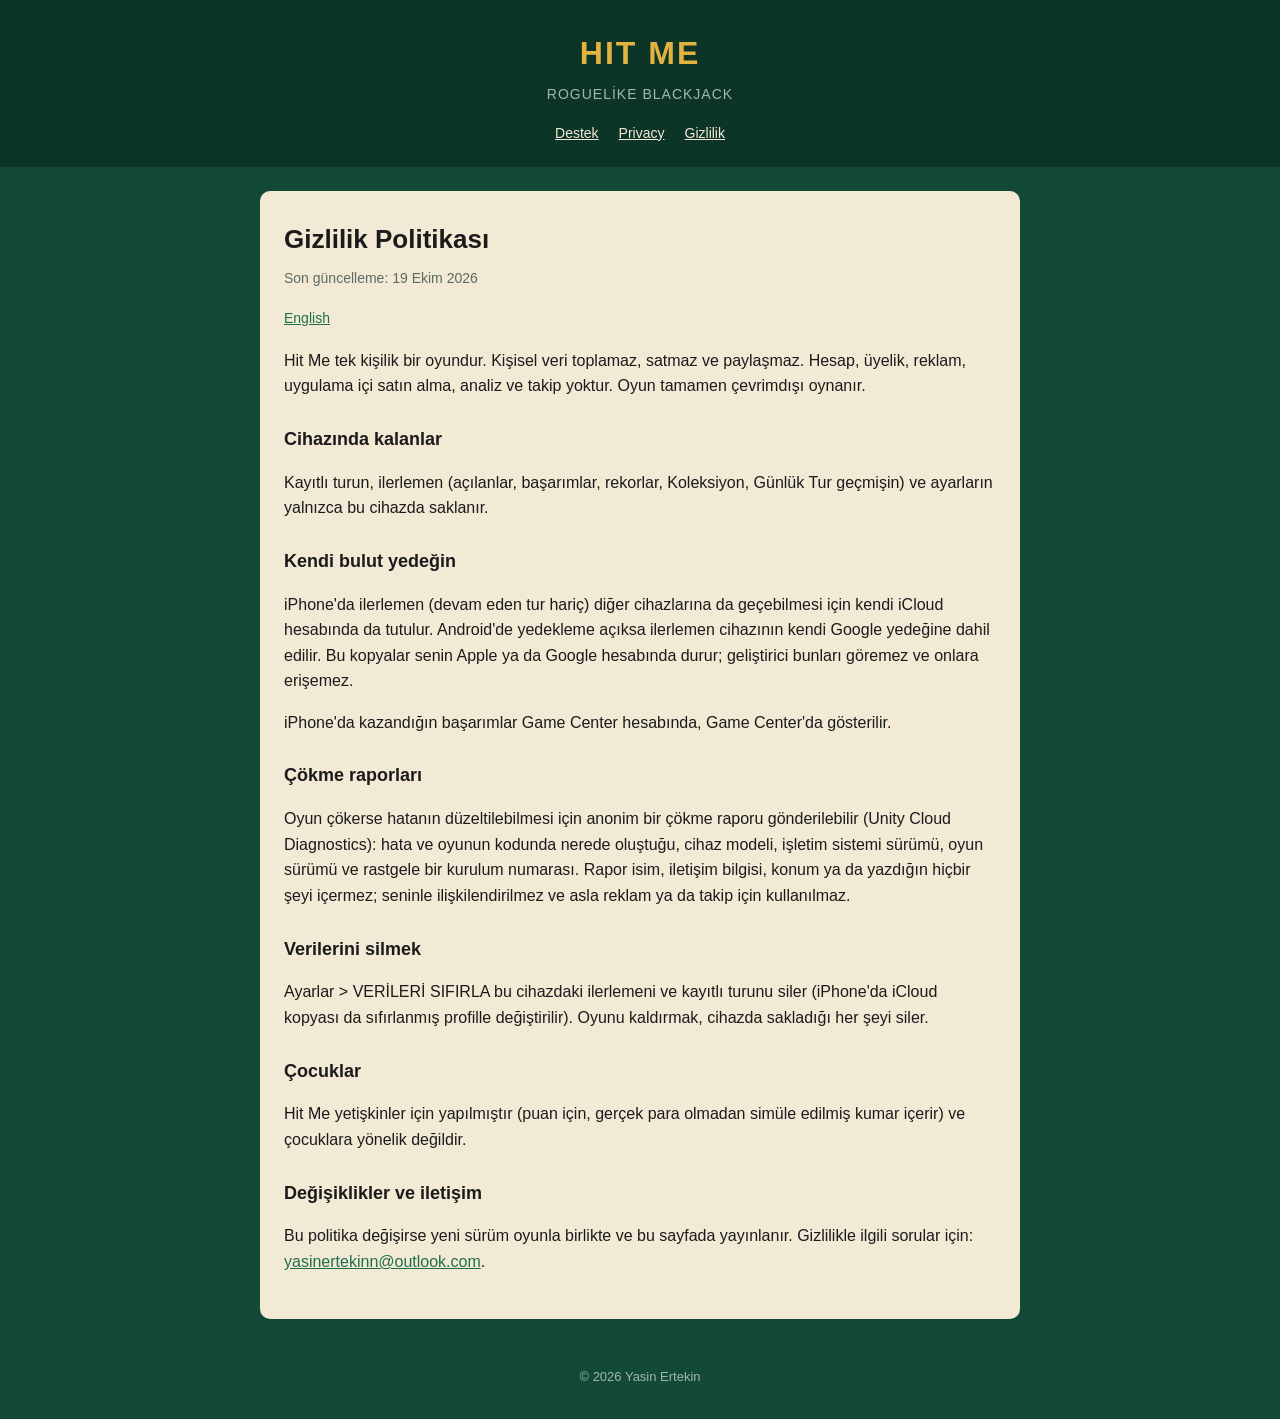
==== privacy-tr.html @ a12dc459 "site: privacy (EN, TR) and support pages for Hit Me Co-Authored-By: Claude Opus 5.5 <noreply@anthrop" ====
<!doctype html>
<html lang="tr">
<head>
  <meta charset="utf-8">
  <meta name="viewport" content="width=device-width, initial-scale=1">
  <title>Gizlilik Politikası · Hit Me</title>
  <link rel="stylesheet" href="style.css">
</head>
<body>
  <header>
    <a class="brand" href="./">HIT ME</a>
    <p>Roguelike Blackjack</p>
    <nav><a href="support.html">Destek</a><a href="privacy.html">Privacy</a><a href="privacy-tr.html">Gizlilik</a></nav>
  </header>
  <main>
    <h1>Gizlilik Politikası</h1>
    <p class="updated">Son güncelleme: 19 Ekim 2026</p>
    <p class="lang"><a href="privacy.html">English</a></p>

    <p>Hit Me tek kişilik bir oyundur. Kişisel veri toplamaz, satmaz ve paylaşmaz. Hesap, üyelik, reklam, uygulama içi satın alma, analiz ve takip yoktur. Oyun tamamen çevrimdışı oynanır.</p>

    <h2>Cihazında kalanlar</h2>
    <p>Kayıtlı turun, ilerlemen (açılanlar, başarımlar, rekorlar, Koleksiyon, Günlük Tur geçmişin) ve ayarların yalnızca bu cihazda saklanır.</p>

    <h2>Kendi bulut yedeğin</h2>
    <p>iPhone'da ilerlemen (devam eden tur hariç) diğer cihazlarına da geçebilmesi için kendi iCloud hesabında da tutulur. Android'de yedekleme açıksa ilerlemen cihazının kendi Google yedeğine dahil edilir. Bu kopyalar senin Apple ya da Google hesabında durur; geliştirici bunları göremez ve onlara erişemez.</p>
    <p>iPhone'da kazandığın başarımlar Game Center hesabında, Game Center'da gösterilir.</p>

    <h2>Çökme raporları</h2>
    <p>Oyun çökerse hatanın düzeltilebilmesi için anonim bir çökme raporu gönderilebilir (Unity Cloud Diagnostics): hata ve oyunun kodunda nerede oluştuğu, cihaz modeli, işletim sistemi sürümü, oyun sürümü ve rastgele bir kurulum numarası. Rapor isim, iletişim bilgisi, konum ya da yazdığın hiçbir şeyi içermez; seninle ilişkilendirilmez ve asla reklam ya da takip için kullanılmaz.</p>

    <h2>Verilerini silmek</h2>
    <p>Ayarlar &gt; VERİLERİ SIFIRLA bu cihazdaki ilerlemeni ve kayıtlı turunu siler (iPhone'da iCloud kopyası da sıfırlanmış profille değiştirilir). Oyunu kaldırmak, cihazda sakladığı her şeyi siler.</p>

    <h2>Çocuklar</h2>
    <p>Hit Me yetişkinler için yapılmıştır (puan için, gerçek para olmadan simüle edilmiş kumar içerir) ve çocuklara yönelik değildir.</p>

    <h2>Değişiklikler ve iletişim</h2>
    <p>Bu politika değişirse yeni sürüm oyunla birlikte ve bu sayfada yayınlanır. Gizlilikle ilgili sorular için: <a href="mailto:yasinertekinn@outlook.com">yasinertekinn@outlook.com</a>.</p>
  </main>
  <footer>&copy; 2026 Yasin Ertekin</footer>
</body>
</html>
---- style.css ----
:root {
  --felt: #134a37;
  --felt-dark: #0d3527;
  --paper: #f3ead6;
  --ink: #1b1b1b;
  --gold: #e3b341;
  --muted: #5b6b63;
}

* { box-sizing: border-box; }

body {
  margin: 0;
  background: var(--felt);
  color: var(--ink);
  font: 16px/1.6 -apple-system, BlinkMacSystemFont, "Segoe UI", Roboto, Helvetica, Arial, sans-serif;
}

header {
  background: var(--felt-dark);
  padding: 28px 16px 22px;
  text-align: center;
}

header a.brand {
  color: var(--gold);
  font-weight: 800;
  font-size: 32px;
  letter-spacing: 2px;
  text-decoration: none;
}

header p {
  margin: 4px 0 0;
  color: #9fb8ab;
  font-size: 14px;
  letter-spacing: 1px;
  text-transform: uppercase;
}

nav {
  margin-top: 14px;
}

nav a {
  color: var(--paper);
  margin: 0 10px;
  font-size: 14px;
}

main {
  max-width: 760px;
  margin: 24px auto 48px;
  padding: 28px 24px;
  background: var(--paper);
  border-radius: 10px;
}

h1 { font-size: 26px; margin: 0 0 6px; }
h2 { font-size: 18px; margin: 26px 0 6px; }
.updated { color: var(--muted); font-size: 14px; margin: 0 0 18px; }
.lang { font-size: 14px; margin-bottom: 18px; }
a { color: #1f6f4f; }

footer {
  text-align: center;
  color: #9fb8ab;
  font-size: 13px;
  padding: 0 16px 32px;
}
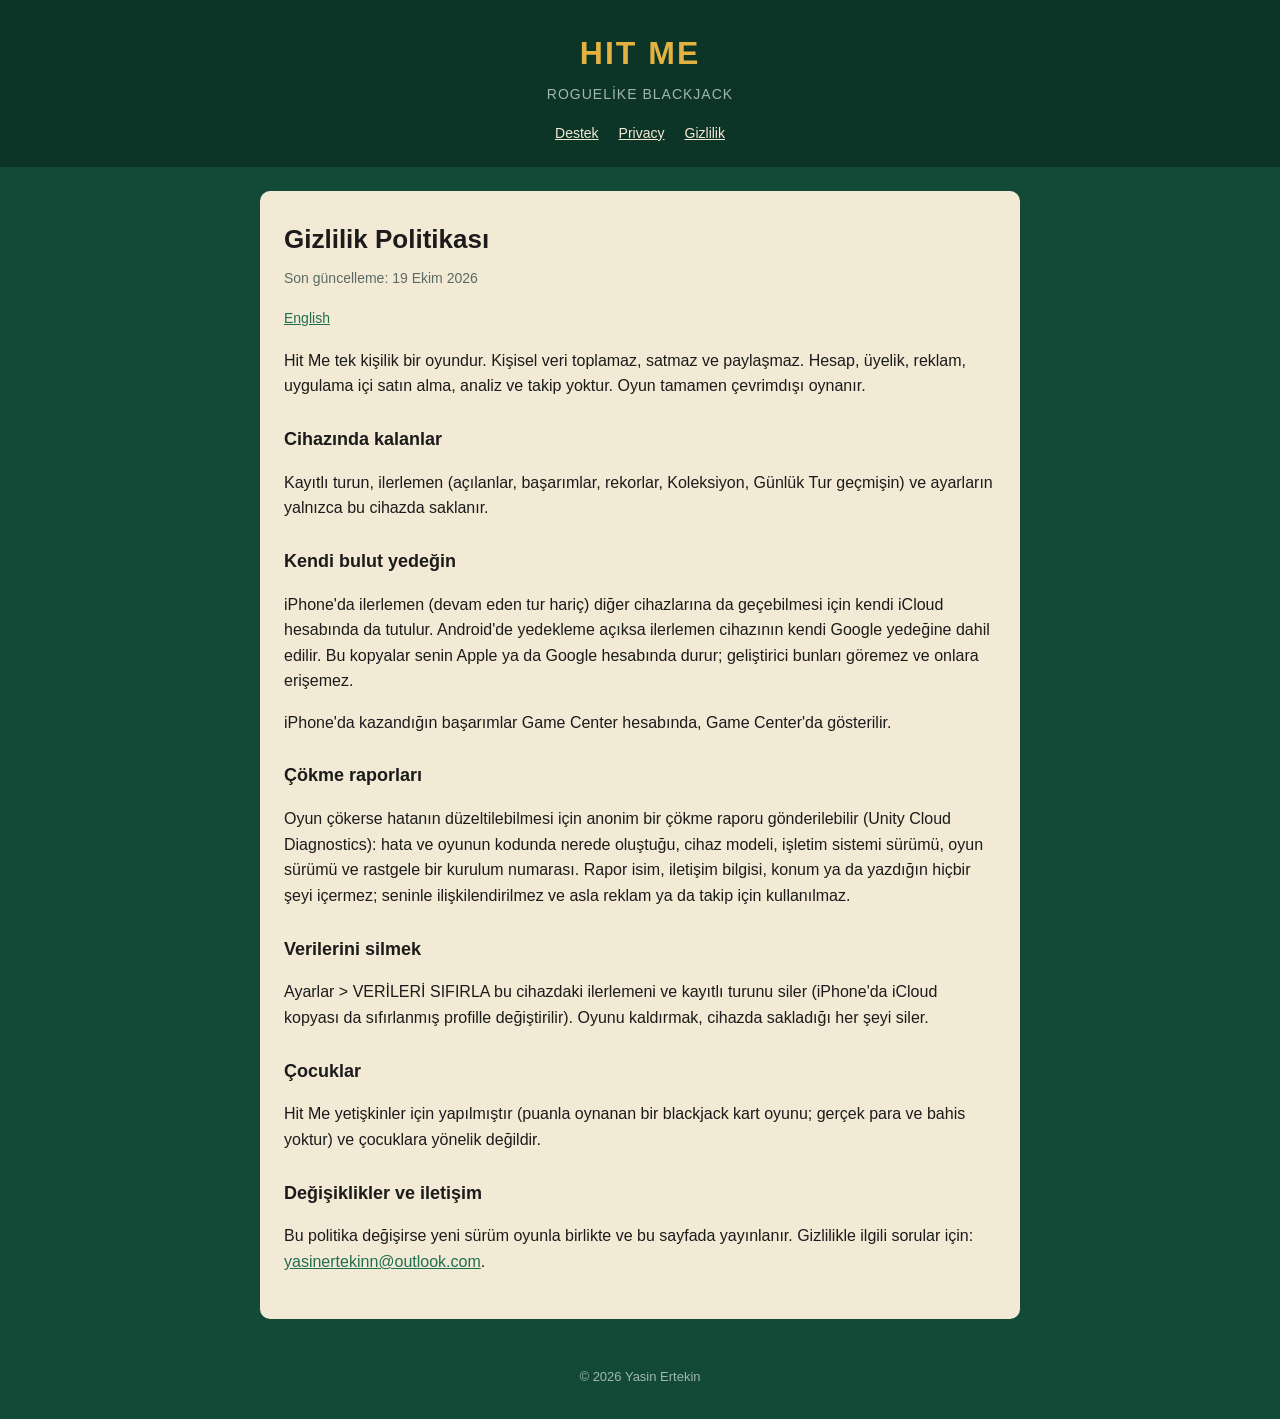
==== commit 4a21ca76: "privacy: no betting in the game (Double scores 0 on a loss since build 34) Co-Authored-By: Claude Op" ====
--- a/privacy-tr.html
+++ b/privacy-tr.html
@@ -33,7 +33,7 @@
     <p>Ayarlar &gt; VERİLERİ SIFIRLA bu cihazdaki ilerlemeni ve kayıtlı turunu siler (iPhone'da iCloud kopyası da sıfırlanmış profille değiştirilir). Oyunu kaldırmak, cihazda sakladığı her şeyi siler.</p>
 
     <h2>Çocuklar</h2>
-    <p>Hit Me yetişkinler için yapılmıştır (puan için, gerçek para olmadan simüle edilmiş kumar içerir) ve çocuklara yönelik değildir.</p>
+    <p>Hit Me yetişkinler için yapılmıştır (puanla oynanan bir blackjack kart oyunu; gerçek para ve bahis yoktur) ve çocuklara yönelik değildir.</p>
 
     <h2>Değişiklikler ve iletişim</h2>
     <p>Bu politika değişirse yeni sürüm oyunla birlikte ve bu sayfada yayınlanır. Gizlilikle ilgili sorular için: <a href="mailto:yasinertekinn@outlook.com">yasinertekinn@outlook.com</a>.</p>
